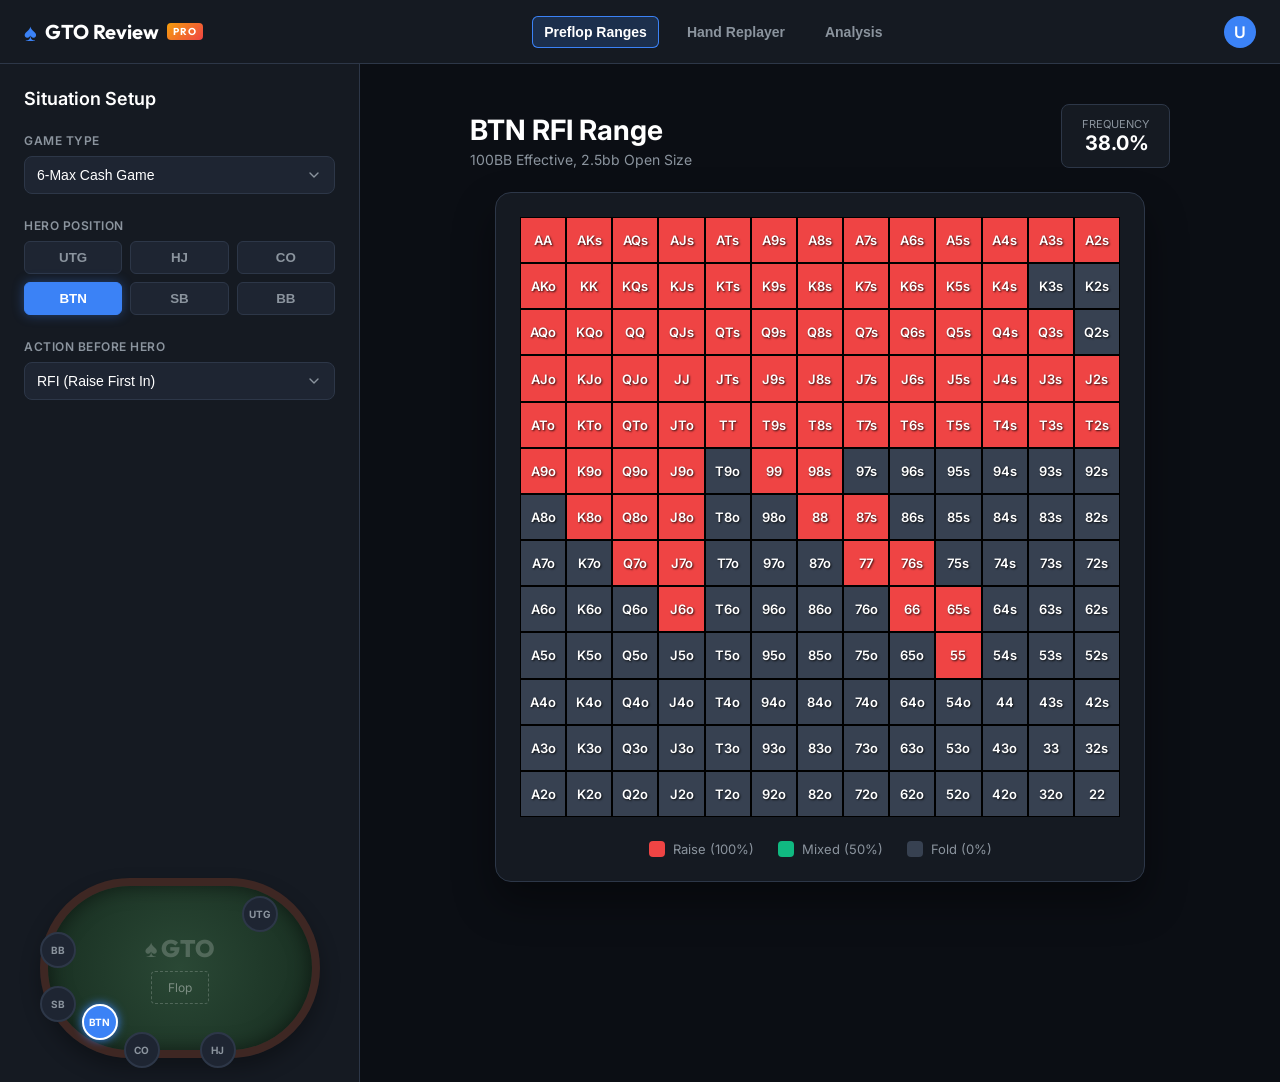
==== index.html @ a36f2264 "Add files via upload" ====
<!DOCTYPE html>
<html lang="zh-TW">
<head>
    <meta charset="UTF-8">
    <meta name="viewport" content="width=device-width, initial-scale=1.0">
    <title>GTO Review Pro</title>
    <link rel="preconnect" href="https://fonts.googleapis.com">
    <link rel="preconnect" href="https://fonts.gstatic.com" crossorigin>
    <link href="https://fonts.googleapis.com/css2?family=Inter:wght@300;400;600;800&family=Outfit:wght@400;700&display=swap" rel="stylesheet">
    <link rel="stylesheet" href="styles/index.css">
</head>
<body>
    <header class="app-header">
        <div class="logo">
            <span class="logo-icon">♠️</span> GTO Review <span class="badge">Pro</span>
        </div>
        <nav class="main-nav">
            <button class="nav-btn active">Preflop Ranges</button>
            <button class="nav-btn">Hand Replayer</button>
            <button class="nav-btn">Analysis</button>
        </nav>
        <div class="user-profile">
            <div class="avatar">U</div>
        </div>
    </header>

    <main class="app-container">
        <!-- Left Panel: Settings & Table -->
        <section class="left-panel">
            <div class="panel-header">
                <h2>Situation Setup</h2>
            </div>
            
            <div class="control-group">
                <label>Game Type</label>
                <select class="premium-select" id="game-type">
                    <option value="6MAX">6-Max Cash Game</option>
                    <option value="9MAX">9-Max Full Ring</option>
                </select>
            </div>

            <div class="control-group">
                <label>Hero Position</label>
                <div class="position-selector" id="position-selector">
                    <button class="pos-btn" data-pos="UTG">UTG</button>
                    <button class="pos-btn" data-pos="UTG1" style="display:none;">UTG+1</button>
                    <button class="pos-btn" data-pos="UTG2" style="display:none;">UTG+2</button>
                    <button class="pos-btn" data-pos="LJ" style="display:none;">LJ</button>
                    <button class="pos-btn" data-pos="HJ">HJ</button>
                    <button class="pos-btn" data-pos="CO">CO</button>
                    <button class="pos-btn active" data-pos="BTN">BTN</button>
                    <button class="pos-btn" data-pos="SB">SB</button>
                    <button class="pos-btn" data-pos="BB">BB</button>
                </div>
            </div>

            <div class="control-group">
                <label>Action Before Hero</label>
                <select class="premium-select" id="action-before">
                    <option value="RFI">RFI (Raise First In)</option>
                    <option value="VS_OPEN">vs Open</option>
                    <option value="VS_3BET">vs 3-Bet</option>
                </select>
            </div>

            <!-- Mini Poker Table Graphic -->
            <div class="poker-table-container">
                <div class="poker-table">
                    <div class="table-felt">
                        <div class="table-logo">♠️ GTO</div>
                        <div class="community-cards placeholder">
                            <span>Flop</span>
                        </div>
                    </div>
                    <!-- Seats -->
                    <div class="seat utg" data-pos="UTG">UTG</div>
                    <div class="seat utg1" data-pos="UTG1" style="display:none;">U1</div>
                    <div class="seat utg2" data-pos="UTG2" style="display:none;">U2</div>
                    <div class="seat lj" data-pos="LJ" style="display:none;">LJ</div>
                    <div class="seat hj" data-pos="HJ">HJ</div>
                    <div class="seat co" data-pos="CO">CO</div>
                    <div class="seat btn active" data-pos="BTN">BTN</div>
                    <div class="seat sb" data-pos="SB">SB</div>
                    <div class="seat bb" data-pos="BB">BB</div>
                </div>
            </div>
        </section>

        <!-- Right Panel: Range Matrix & Details -->
        <section class="right-panel">
            <div class="matrix-header">
                <div>
                    <h2 id="current-range-title">BTN RFI Range</h2>
                    <p class="subtitle">100BB Effective, 2.5bb Open Size</p>
                </div>
                <div class="range-stats">
                    <div class="stat-box">
                        <span class="stat-label">Frequency</span>
                        <span class="stat-value" id="raise-freq">43.2%</span>
                    </div>
                </div>
            </div>

            <div class="matrix-container">
                <div class="range-matrix" id="range-matrix">
                    <!-- Matrix cells will be generated by JS -->
                </div>
                <div class="legend">
                    <div class="legend-item">
                        <div class="color-box color-raise"></div>
                        <span>Raise (100%)</span>
                    </div>
                    <div class="legend-item">
                        <div class="color-box color-mixed"></div>
                        <span>Mixed (50%)</span>
                    </div>
                    <div class="legend-item">
                        <div class="color-box color-fold"></div>
                        <span>Fold (0%)</span>
                    </div>
                </div>
            </div>

            <!-- Hover Details Panel -->
            <div class="hover-details" id="hover-details">
                <div class="hover-hand">Select a hand</div>
                <div class="hover-actions">
                    <div class="action-bar-container">
                        <div class="action-bar-label">Raise</div>
                        <div class="action-bar-bg">
                            <div class="action-bar-fill fill-raise" style="width: 0%" id="hover-raise-fill"></div>
                        </div>
                        <div class="action-bar-pct" id="hover-raise-pct">0%</div>
                    </div>
                    <div class="action-bar-container">
                        <div class="action-bar-label">Fold</div>
                        <div class="action-bar-bg">
                            <div class="action-bar-fill fill-fold" style="width: 100%" id="hover-fold-fill"></div>
                        </div>
                        <div class="action-bar-pct" id="hover-fold-pct">100%</div>
                    </div>
                </div>
            </div>
        </section>
    </main>

    <script src="data/preflop_ranges.js"></script>
    <script src="src/main.js"></script>
</body>
</html>
---- styles/index.css ----
:root {
    --bg-main: #0B0E14;
    --bg-panel: #151A22;
    --bg-card: #1E2532;
    --text-primary: #FFFFFF;
    --text-secondary: #8B949E;
    --accent-blue: #3B82F6;
    --accent-blue-hover: #60A5FA;
    --border-color: #2D3748;
    
    /* Range Colors */
    --color-raise: #EF4444; /* Red for raise */
    --color-mixed: #10B981; /* Green for call/mixed */
    --color-fold: #374151;  /* Gray for fold */

    --color-suit-s: #3B82F6;
    --color-suit-h: #EF4444;
    --color-suit-d: #F59E0B;
    --color-suit-c: #10B981;
}

* {
    box-sizing: border-box;
    margin: 0;
    padding: 0;
}

body {
    font-family: 'Inter', sans-serif;
    background-color: var(--bg-main);
    color: var(--text-primary);
    min-height: 100vh;
    display: flex;
    flex-direction: column;
}

/* Header */
.app-header {
    height: 64px;
    background-color: var(--bg-panel);
    border-bottom: 1px solid var(--border-color);
    display: flex;
    align-items: center;
    justify-content: space-between;
    padding: 0 24px;
}

.logo {
    font-family: 'Outfit', sans-serif;
    font-weight: 700;
    font-size: 20px;
    display: flex;
    align-items: center;
    gap: 8px;
}

.logo-icon {
    color: var(--accent-blue);
    font-size: 24px;
}

.badge {
    background: linear-gradient(135deg, #F59E0B, #EF4444);
    font-size: 10px;
    padding: 2px 6px;
    border-radius: 4px;
    text-transform: uppercase;
    letter-spacing: 1px;
}

.main-nav {
    display: flex;
    gap: 16px;
}

.nav-btn {
    background: transparent;
    border: none;
    color: var(--text-secondary);
    font-size: 14px;
    font-weight: 600;
    cursor: pointer;
    padding: 8px 12px;
    border-radius: 6px;
    transition: all 0.2s ease;
}

.nav-btn:hover {
    color: var(--text-primary);
    background: rgba(255, 255, 255, 0.05);
}

.nav-btn.active {
    color: var(--text-primary);
    background: rgba(59, 130, 246, 0.2);
    box-shadow: inset 0 0 0 1px var(--accent-blue);
}

.user-profile .avatar {
    width: 32px;
    height: 32px;
    border-radius: 50%;
    background-color: var(--accent-blue);
    display: flex;
    align-items: center;
    justify-content: center;
    font-weight: 600;
}

/* Main Layout */
.app-container {
    display: flex;
    flex: 1;
    overflow: hidden;
}

/* Left Panel */
.left-panel {
    width: 360px;
    background-color: var(--bg-panel);
    border-right: 1px solid var(--border-color);
    padding: 24px;
    display: flex;
    flex-direction: column;
    gap: 24px;
    overflow-y: auto;
}

.panel-header h2 {
    font-size: 18px;
    font-weight: 600;
}

.control-group {
    display: flex;
    flex-direction: column;
    gap: 8px;
}

.control-group label {
    font-size: 12px;
    color: var(--text-secondary);
    text-transform: uppercase;
    letter-spacing: 0.5px;
    font-weight: 600;
}

.premium-select {
    background-color: var(--bg-card);
    border: 1px solid var(--border-color);
    color: var(--text-primary);
    padding: 10px 12px;
    border-radius: 8px;
    font-size: 14px;
    outline: none;
    cursor: pointer;
    transition: border-color 0.2s;
    appearance: none;
    background-image: url("data:image/svg+xml;charset=UTF-8,%3csvg xmlns='http://www.w3.org/2000/svg' viewBox='0 0 24 24' fill='none' stroke='%238B949E' stroke-width='2' stroke-linecap='round' stroke-linejoin='round'%3e%3cpolyline points='6 9 12 15 18 9'%3e%3c/polyline%3e%3c/svg%3e");
    background-repeat: no-repeat;
    background-position: right 12px center;
    background-size: 16px;
}

.premium-select:focus {
    border-color: var(--accent-blue);
}

.premium-select:disabled {
    opacity: 0.5;
    cursor: not-allowed;
}

.position-selector {
    display: grid;
    grid-template-columns: repeat(3, 1fr);
    gap: 8px;
}

.pos-btn {
    background-color: var(--bg-card);
    border: 1px solid var(--border-color);
    color: var(--text-secondary);
    padding: 8px;
    border-radius: 6px;
    cursor: pointer;
    font-weight: 600;
    transition: all 0.2s;
}

.pos-btn:hover {
    background-color: rgba(255, 255, 255, 0.05);
}

.pos-btn.active {
    background-color: var(--accent-blue);
    color: white;
    border-color: var(--accent-blue);
    box-shadow: 0 0 12px rgba(59, 130, 246, 0.4);
}

/* Poker Table UI */
.poker-table-container {
    margin-top: auto;
    padding-top: 24px;
    display: flex;
    justify-content: center;
}

.poker-table {
    position: relative;
    width: 280px;
    height: 180px;
}

.table-felt {
    width: 100%;
    height: 100%;
    background: radial-gradient(circle, #2A4835 0%, #172D20 100%);
    border-radius: 90px;
    border: 8px solid #3E2723;
    box-shadow: inset 0 0 20px rgba(0,0,0,0.5), 0 10px 20px rgba(0,0,0,0.3);
    display: flex;
    flex-direction: column;
    align-items: center;
    justify-content: center;
}

.table-logo {
    opacity: 0.2;
    font-family: 'Outfit', sans-serif;
    font-weight: 800;
    font-size: 24px;
    margin-bottom: 8px;
}

.community-cards.placeholder {
    border: 1px dashed rgba(255,255,255,0.2);
    border-radius: 4px;
    padding: 8px 16px;
    font-size: 12px;
    color: rgba(255,255,255,0.4);
}

.seat {
    position: absolute;
    width: 36px;
    height: 36px;
    background-color: var(--bg-card);
    border: 2px solid var(--border-color);
    border-radius: 50%;
    display: flex;
    align-items: center;
    justify-content: center;
    font-size: 10px;
    font-weight: bold;
    color: var(--text-secondary);
    transition: all 0.3s;
}

.seat.active {
    background-color: var(--accent-blue);
    border-color: white;
    color: white;
    box-shadow: 0 0 10px var(--accent-blue);
}

/* Seat positions */
.utg { top: 10%; right: 15%; } /* Adjusted for 9-max */
.utg1 { top: 30%; right: 0%; }
.utg2 { top: 60%; right: 0%; }
.lj { bottom: 10%; right: 15%; }
.hj { bottom: -10px; right: 30%; }
.co { bottom: -10px; left: 30%; }
.btn { bottom: 10%; left: 15%; }
.sb { top: 60%; left: 0%; }
.bb { top: 30%; left: 0%; }


/* Right Panel */
.right-panel {
    flex: 1;
    padding: 40px;
    display: flex;
    flex-direction: column;
    align-items: center;
    overflow-y: auto;
}

.matrix-header {
    width: 100%;
    max-width: 700px;
    display: flex;
    justify-content: space-between;
    align-items: flex-end;
    margin-bottom: 24px;
}

.matrix-header h2 {
    font-size: 28px;
    font-weight: 700;
    margin-bottom: 4px;
}

.subtitle {
    color: var(--text-secondary);
    font-size: 14px;
}

.stat-box {
    background: var(--bg-panel);
    border: 1px solid var(--border-color);
    padding: 12px 20px;
    border-radius: 8px;
    display: flex;
    flex-direction: column;
    align-items: flex-end;
}

.stat-label {
    font-size: 11px;
    color: var(--text-secondary);
    text-transform: uppercase;
}

.stat-value {
    font-size: 20px;
    font-weight: 700;
    color: var(--text-primary);
}

.matrix-container {
    background: var(--bg-panel);
    padding: 24px;
    border-radius: 16px;
    border: 1px solid var(--border-color);
    box-shadow: 0 20px 40px rgba(0,0,0,0.4);
}

.range-matrix {
    display: grid;
    grid-template-columns: repeat(13, 1fr);
    gap: 2px;
    width: 600px;
    height: 600px;
    background-color: #000;
    border: 1px solid #000;
}

.hand-cell {
    position: relative;
    background-color: var(--color-fold);
    display: flex;
    align-items: center;
    justify-content: center;
    font-size: 13px;
    font-weight: 600;
    cursor: pointer;
    user-select: none;
    transition: transform 0.1s;
    overflow: hidden;
}

.hand-cell:hover {
    transform: scale(1.1);
    z-index: 10;
    box-shadow: 0 0 10px rgba(0,0,0,0.5);
    border-radius: 4px;
}

.hand-cell .fill {
    position: absolute;
    bottom: 0;
    left: 0;
    width: 100%;
    background-color: var(--color-raise);
    z-index: 1;
}

.hand-cell span {
    position: relative;
    z-index: 2;
    text-shadow: 1px 1px 2px rgba(0,0,0,0.8);
}

/* Legend */
.legend {
    display: flex;
    justify-content: center;
    gap: 24px;
    margin-top: 24px;
}

.legend-item {
    display: flex;
    align-items: center;
    gap: 8px;
    font-size: 13px;
    color: var(--text-secondary);
}

.color-box {
    width: 16px;
    height: 16px;
    border-radius: 4px;
}

.color-raise { background-color: var(--color-raise); }
.color-mixed { background-color: var(--color-mixed); }
.color-fold { background-color: var(--color-fold); }

/* Hover Details Panel */
.hover-details {
    margin-top: 32px;
    width: 100%;
    max-width: 700px;
    background: var(--bg-panel);
    border: 1px solid var(--border-color);
    border-radius: 12px;
    padding: 24px;
    display: flex;
    align-items: center;
    gap: 32px;
    opacity: 0;
    transition: opacity 0.2s;
}

.hover-details.visible {
    opacity: 1;
}

.hover-hand {
    font-size: 32px;
    font-weight: 800;
    width: 100px;
    text-align: center;
}

.hover-actions {
    flex: 1;
    display: flex;
    flex-direction: column;
    gap: 12px;
}

.action-bar-container {
    display: flex;
    align-items: center;
    gap: 16px;
}

.action-bar-label {
    width: 60px;
    font-size: 14px;
    font-weight: 600;
}

.action-bar-bg {
    flex: 1;
    height: 12px;
    background-color: var(--bg-card);
    border-radius: 6px;
    overflow: hidden;
}

.action-bar-fill {
    height: 100%;
    transition: width 0.3s ease;
}

.fill-raise { background-color: var(--color-raise); }
.fill-fold { background-color: var(--color-fold); }

.action-bar-pct {
    width: 40px;
    text-align: right;
    font-size: 14px;
    font-weight: 600;
}
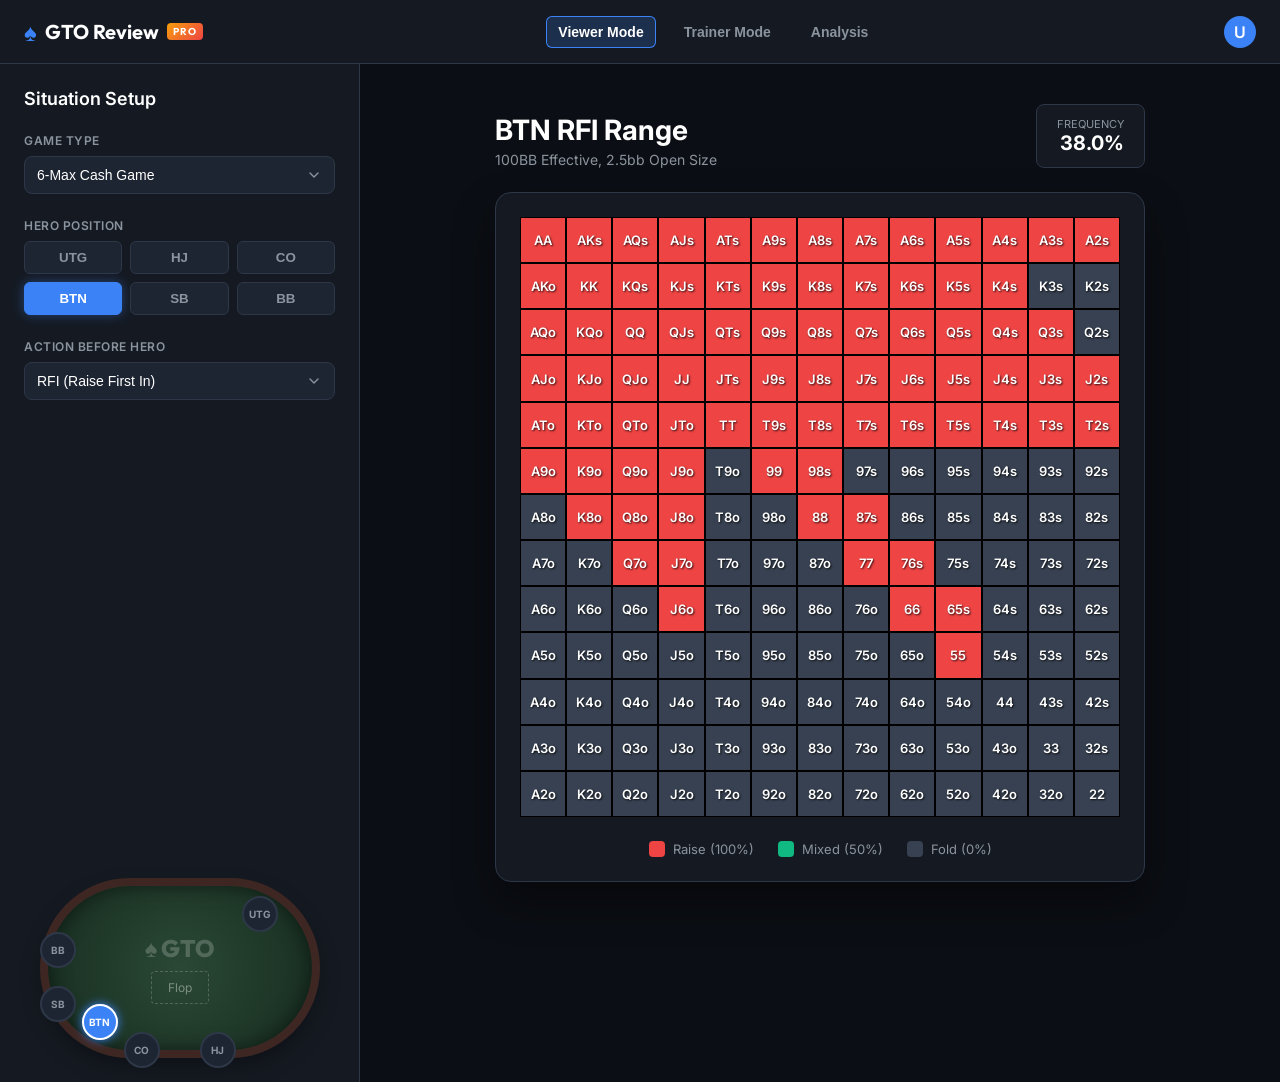
==== commit 6289a9b6: "Add Trainer Mode" ====
--- a/index.html
+++ b/index.html
@@ -15,8 +15,8 @@
             <span class="logo-icon">♠️</span> GTO Review <span class="badge">Pro</span>
         </div>
         <nav class="main-nav">
-            <button class="nav-btn active">Preflop Ranges</button>
-            <button class="nav-btn">Hand Replayer</button>
+            <button class="nav-btn active" id="nav-viewer">Viewer Mode</button>
+            <button class="nav-btn" id="nav-trainer">Trainer Mode</button>
             <button class="nav-btn">Analysis</button>
         </nav>
         <div class="user-profile">
@@ -86,61 +86,98 @@
             </div>
         </section>
 
-        <!-- Right Panel: Range Matrix & Details -->
+        <!-- Right Panel -->
         <section class="right-panel">
-            <div class="matrix-header">
-                <div>
-                    <h2 id="current-range-title">BTN RFI Range</h2>
-                    <p class="subtitle">100BB Effective, 2.5bb Open Size</p>
+            
+            <!-- VIEWER MODE -->
+            <div id="viewer-view">
+                <div class="matrix-header">
+                    <div>
+                        <h2 id="current-range-title">BTN RFI Range</h2>
+                        <p class="subtitle">100BB Effective, 2.5bb Open Size</p>
+                    </div>
+                    <div class="range-stats">
+                        <div class="stat-box">
+                            <span class="stat-label">Frequency</span>
+                            <span class="stat-value" id="raise-freq">43.2%</span>
+                        </div>
+                    </div>
                 </div>
-                <div class="range-stats">
-                    <div class="stat-box">
-                        <span class="stat-label">Frequency</span>
-                        <span class="stat-value" id="raise-freq">43.2%</span>
+
+                <div class="matrix-container">
+                    <div class="range-matrix" id="range-matrix">
+                        <!-- Matrix cells will be generated by JS -->
+                    </div>
+                    <div class="legend">
+                        <div class="legend-item">
+                            <div class="color-box color-raise"></div>
+                            <span>Raise (100%)</span>
+                        </div>
+                        <div class="legend-item">
+                            <div class="color-box color-mixed"></div>
+                            <span>Mixed (50%)</span>
+                        </div>
+                        <div class="legend-item">
+                            <div class="color-box color-fold"></div>
+                            <span>Fold (0%)</span>
+                        </div>
+                    </div>
+                </div>
+
+                <!-- Hover Details Panel -->
+                <div class="hover-details" id="hover-details">
+                    <div class="hover-hand">Select a hand</div>
+                    <div class="hover-actions">
+                        <div class="action-bar-container">
+                            <div class="action-bar-label">Raise</div>
+                            <div class="action-bar-bg">
+                                <div class="action-bar-fill fill-raise" style="width: 0%" id="hover-raise-fill"></div>
+                            </div>
+                            <div class="action-bar-pct" id="hover-raise-pct">0%</div>
+                        </div>
+                        <div class="action-bar-container">
+                            <div class="action-bar-label">Fold</div>
+                            <div class="action-bar-bg">
+                                <div class="action-bar-fill fill-fold" style="width: 100%" id="hover-fold-fill"></div>
+                            </div>
+                            <div class="action-bar-pct" id="hover-fold-pct">100%</div>
+                        </div>
                     </div>
                 </div>
             </div>
 
-            <div class="matrix-container">
-                <div class="range-matrix" id="range-matrix">
-                    <!-- Matrix cells will be generated by JS -->
+            <!-- TRAINER MODE -->
+            <div id="trainer-view" class="hidden">
+                <div class="trainer-header">
+                    <h2>Trainer Mode</h2>
+                    <div class="score-board">
+                        Score: <span id="trainer-score">0</span> / <span id="trainer-total">0</span>
+                    </div>
                 </div>
-                <div class="legend">
-                    <div class="legend-item">
-                        <div class="color-box color-raise"></div>
-                        <span>Raise (100%)</span>
+                
+                <div class="trainer-board">
+                    <div class="scenario-badge" id="trainer-scenario">6MAX | BTN | RFI</div>
+                    
+                    <div class="playing-cards" id="trainer-cards">
+                        <div class="card" id="card-1">A♠</div>
+                        <div class="card" id="card-2">K♥</div>
                     </div>
-                    <div class="legend-item">
-                        <div class="color-box color-mixed"></div>
-                        <span>Mixed (50%)</span>
-                    </div>
-                    <div class="legend-item">
-                        <div class="color-box color-fold"></div>
-                        <span>Fold (0%)</span>
-                    </div>
+                    <div class="hand-name" id="trainer-hand-name">AKo</div>
+                </div>
+
+                <div class="trainer-controls">
+                    <button class="action-btn raise-btn" id="btn-raise">Raise</button>
+                    <button class="action-btn call-btn" id="btn-call">Call</button>
+                    <button class="action-btn fold-btn" id="btn-fold">Fold</button>
+                </div>
+
+                <div class="trainer-feedback hidden" id="trainer-feedback">
+                    <h3 id="feedback-title">Correct!</h3>
+                    <p id="feedback-desc">GTO raises this hand 100% of the time.</p>
+                    <button class="next-btn" id="btn-next">Next Hand</button>
                 </div>
             </div>
 
-            <!-- Hover Details Panel -->
-            <div class="hover-details" id="hover-details">
-                <div class="hover-hand">Select a hand</div>
-                <div class="hover-actions">
-                    <div class="action-bar-container">
-                        <div class="action-bar-label">Raise</div>
-                        <div class="action-bar-bg">
-                            <div class="action-bar-fill fill-raise" style="width: 0%" id="hover-raise-fill"></div>
-                        </div>
-                        <div class="action-bar-pct" id="hover-raise-pct">0%</div>
-                    </div>
-                    <div class="action-bar-container">
-                        <div class="action-bar-label">Fold</div>
-                        <div class="action-bar-bg">
-                            <div class="action-bar-fill fill-fold" style="width: 100%" id="hover-fold-fill"></div>
-                        </div>
-                        <div class="action-bar-pct" id="hover-fold-pct">100%</div>
-                    </div>
-                </div>
-            </div>
         </section>
     </main>
 
--- a/styles/index.css
+++ b/styles/index.css
@@ -477,3 +477,204 @@
     font-size: 14px;
     font-weight: 600;
 }
+
+/* =========================================
+   Trainer Mode Styles
+   ========================================= */
+
+.hidden {
+    display: none !important;
+}
+
+#trainer-view {
+    width: 100%;
+    max-width: 800px;
+    display: flex;
+    flex-direction: column;
+    align-items: center;
+    gap: 40px;
+}
+
+.trainer-header {
+    width: 100%;
+    display: flex;
+    justify-content: space-between;
+    align-items: center;
+}
+
+.trainer-header h2 {
+    font-size: 28px;
+    font-weight: 800;
+    color: var(--accent-blue);
+}
+
+.score-board {
+    background: var(--bg-card);
+    border: 1px solid var(--border-color);
+    padding: 12px 24px;
+    border-radius: 12px;
+    font-size: 18px;
+    font-weight: 700;
+    box-shadow: 0 4px 12px rgba(0,0,0,0.2);
+}
+
+#trainer-score {
+    color: var(--color-mixed); /* Green */
+}
+
+/* Board Area */
+.trainer-board {
+    display: flex;
+    flex-direction: column;
+    align-items: center;
+    gap: 24px;
+    background: radial-gradient(circle at top, #1E2532 0%, #151A22 100%);
+    border: 1px solid var(--border-color);
+    border-radius: 24px;
+    padding: 48px;
+    width: 100%;
+    box-shadow: 0 20px 40px rgba(0,0,0,0.4);
+}
+
+.scenario-badge {
+    background: rgba(59, 130, 246, 0.1);
+    color: var(--accent-blue-hover);
+    border: 1px solid var(--accent-blue);
+    padding: 8px 16px;
+    border-radius: 20px;
+    font-weight: 600;
+    font-size: 16px;
+    letter-spacing: 1px;
+}
+
+/* Playing Cards */
+.playing-cards {
+    display: flex;
+    gap: 16px;
+}
+
+.card {
+    width: 100px;
+    height: 140px;
+    background-color: white;
+    border-radius: 12px;
+    display: flex;
+    align-items: center;
+    justify-content: center;
+    font-size: 40px;
+    font-weight: 800;
+    box-shadow: 0 10px 20px rgba(0,0,0,0.3);
+    border: 1px solid #E5E7EB;
+    /* Basic colors, JS will override specific suits */
+    color: #111827; 
+}
+
+.card.red {
+    color: var(--color-suit-h);
+}
+.card.black {
+    color: #111827;
+}
+
+.hand-name {
+    font-size: 24px;
+    font-weight: 700;
+    color: var(--text-secondary);
+}
+
+/* Controls */
+.trainer-controls {
+    display: flex;
+    gap: 24px;
+    width: 100%;
+    justify-content: center;
+}
+
+.action-btn {
+    flex: 1;
+    max-width: 200px;
+    padding: 16px 24px;
+    font-size: 20px;
+    font-weight: 700;
+    border: none;
+    border-radius: 12px;
+    cursor: pointer;
+    transition: all 0.2s ease;
+    text-transform: uppercase;
+    letter-spacing: 1px;
+    color: white;
+}
+
+.action-btn:active {
+    transform: translateY(2px);
+}
+
+.raise-btn {
+    background: linear-gradient(135deg, #EF4444, #B91C1C);
+    box-shadow: 0 8px 16px rgba(239, 68, 68, 0.2);
+}
+.raise-btn:hover { background: linear-gradient(135deg, #F87171, #DC2626); }
+
+.call-btn {
+    background: linear-gradient(135deg, #10B981, #047857);
+    box-shadow: 0 8px 16px rgba(16, 185, 129, 0.2);
+}
+.call-btn:hover { background: linear-gradient(135deg, #34D399, #059669); }
+
+.fold-btn {
+    background: linear-gradient(135deg, #4B5563, #374151);
+    box-shadow: 0 8px 16px rgba(75, 85, 99, 0.2);
+}
+.fold-btn:hover { background: linear-gradient(135deg, #6B7280, #4B5563); }
+
+/* Feedback */
+.trainer-feedback {
+    background: var(--bg-card);
+    border: 1px solid var(--border-color);
+    padding: 24px;
+    border-radius: 16px;
+    text-align: center;
+    width: 100%;
+    animation: slideUp 0.3s ease-out;
+}
+
+.trainer-feedback.correct {
+    border-color: var(--color-mixed);
+    box-shadow: 0 0 20px rgba(16, 185, 129, 0.2);
+}
+.trainer-feedback.correct h3 { color: var(--color-mixed); }
+
+.trainer-feedback.incorrect {
+    border-color: var(--color-raise);
+    box-shadow: 0 0 20px rgba(239, 68, 68, 0.2);
+}
+.trainer-feedback.incorrect h3 { color: var(--color-raise); }
+
+.trainer-feedback h3 {
+    font-size: 24px;
+    margin-bottom: 8px;
+}
+
+.trainer-feedback p {
+    color: var(--text-secondary);
+    font-size: 16px;
+    margin-bottom: 24px;
+}
+
+.next-btn {
+    background-color: var(--accent-blue);
+    color: white;
+    border: none;
+    padding: 12px 32px;
+    font-size: 16px;
+    font-weight: 600;
+    border-radius: 8px;
+    cursor: pointer;
+    transition: background-color 0.2s;
+}
+.next-btn:hover { background-color: var(--accent-blue-hover); }
+
+@keyframes slideUp {
+    from { opacity: 0; transform: translateY(20px); }
+    to { opacity: 1; transform: translateY(0); }
+}
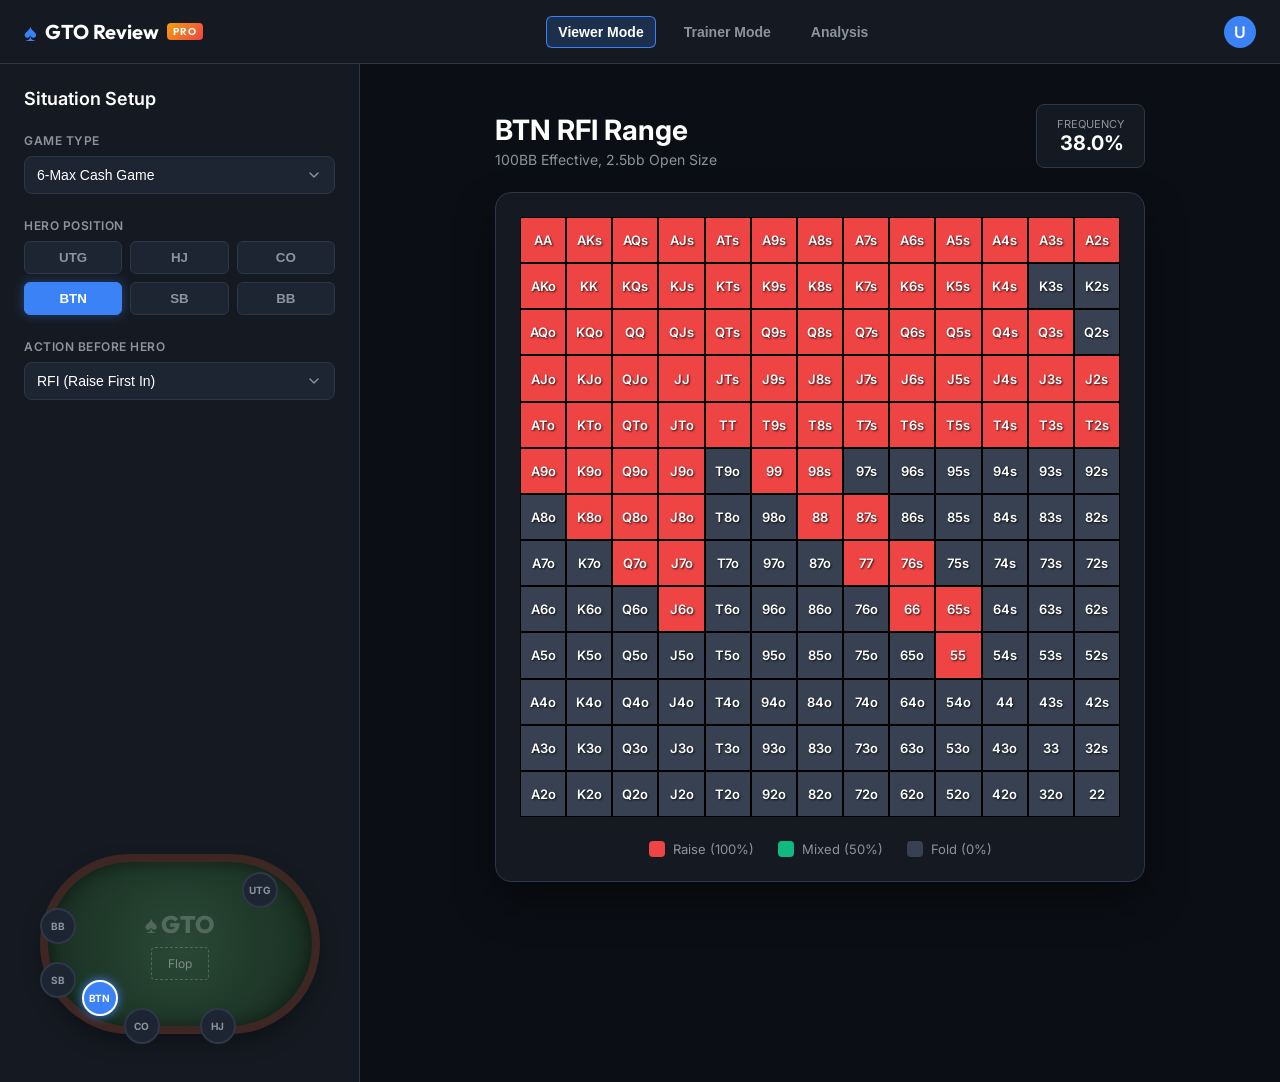
==== commit 78510a3c: "Upgrade to Pro Trainer" ====
--- a/index.html
+++ b/index.html
@@ -150,12 +150,19 @@
             <div id="trainer-view" class="hidden">
                 <div class="trainer-header">
                     <h2>Trainer Mode</h2>
-                    <div class="score-board">
-                        Score: <span id="trainer-score">0</span> / <span id="trainer-total">0</span>
+                    <div class="header-stats">
+                        <div class="streak-board hidden" id="streak-board">
+                            🔥 <span id="trainer-streak">0</span>
+                        </div>
+                        <div class="score-board">
+                            Score: <span id="trainer-score">0</span> / <span id="trainer-total">0</span>
+                        </div>
                     </div>
                 </div>
-                
                 <div class="trainer-board">
+                    <div class="timer-container" id="timer-container">
+                        <div class="timer-bar" id="timer-bar"></div>
+                    </div>
                     <div class="scenario-badge" id="trainer-scenario">6MAX | BTN | RFI</div>
                     
                     <div class="playing-cards" id="trainer-cards">
--- a/styles/index.css
+++ b/styles/index.css
@@ -203,6 +203,7 @@
 .poker-table-container {
     margin-top: auto;
     padding-top: 24px;
+    padding-bottom: 24px;
     display: flex;
     justify-content: center;
 }
@@ -508,6 +509,12 @@
     color: var(--accent-blue);
 }
 
+.header-stats {
+    display: flex;
+    gap: 16px;
+    align-items: center;
+}
+
 .score-board {
     background: var(--bg-card);
     border: 1px solid var(--border-color);
@@ -518,12 +525,31 @@
     box-shadow: 0 4px 12px rgba(0,0,0,0.2);
 }
 
+.streak-board {
+    background: linear-gradient(135deg, rgba(239, 68, 68, 0.1), rgba(245, 158, 11, 0.1));
+    border: 1px solid #F59E0B;
+    color: #F59E0B;
+    padding: 12px 20px;
+    border-radius: 12px;
+    font-size: 18px;
+    font-weight: 800;
+    box-shadow: 0 0 15px rgba(245, 158, 11, 0.2);
+    animation: pulse 2s infinite;
+}
+
+@keyframes pulse {
+    0% { box-shadow: 0 0 15px rgba(245, 158, 11, 0.2); }
+    50% { box-shadow: 0 0 25px rgba(245, 158, 11, 0.5); }
+    100% { box-shadow: 0 0 15px rgba(245, 158, 11, 0.2); }
+}
+
 #trainer-score {
     color: var(--color-mixed); /* Green */
 }
 
 /* Board Area */
 .trainer-board {
+    position: relative;
     display: flex;
     flex-direction: column;
     align-items: center;
@@ -534,6 +560,23 @@
     padding: 48px;
     width: 100%;
     box-shadow: 0 20px 40px rgba(0,0,0,0.4);
+    overflow: hidden;
+}
+
+.timer-container {
+    position: absolute;
+    top: 0;
+    left: 0;
+    width: 100%;
+    height: 6px;
+    background-color: var(--bg-main);
+}
+
+.timer-bar {
+    height: 100%;
+    width: 100%;
+    background-color: var(--color-mixed); /* Starts green */
+    transition: width 0.1s linear, background-color 0.5s ease;
 }
 
 .scenario-badge {
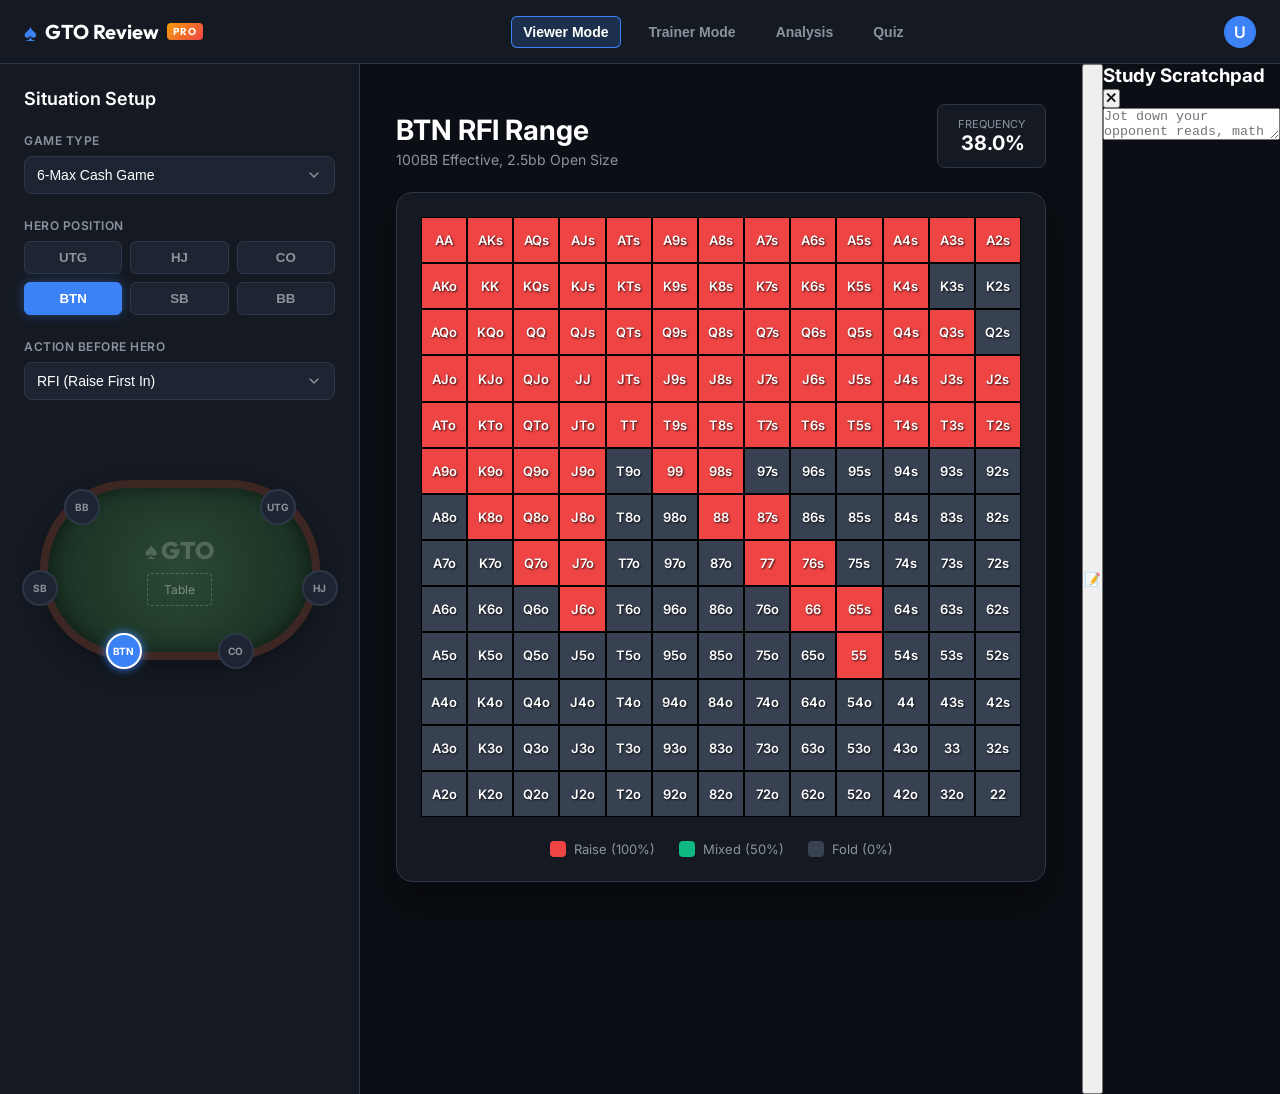
==== commit 824ac1bd: "Complete Phase 4: Modular architecture, Mistake Analysis, EV display, and Notes feature"" ====
--- a/index.html
+++ b/index.html
@@ -17,7 +17,8 @@
         <nav class="main-nav">
             <button class="nav-btn active" id="nav-viewer">Viewer Mode</button>
             <button class="nav-btn" id="nav-trainer">Trainer Mode</button>
-            <button class="nav-btn">Analysis</button>
+            <button class="nav-btn" id="nav-analysis">Analysis</button>
+            <button class="nav-btn" id="nav-quiz">Quiz</button>
         </nav>
         <div class="user-profile">
             <div class="avatar">U</div>
@@ -36,6 +37,8 @@
                 <select class="premium-select" id="game-type">
                     <option value="6MAX">6-Max Cash Game</option>
                     <option value="9MAX">9-Max Full Ring</option>
+                    <option value="MTT_20BB">MTT 20BB</option>
+                    <option value="MTT_40BB">MTT 40BB</option>
                 </select>
             </div>
 
@@ -65,11 +68,11 @@
 
             <!-- Mini Poker Table Graphic -->
             <div class="poker-table-container">
-                <div class="poker-table">
+                <div class="poker-table is-6max">
                     <div class="table-felt">
                         <div class="table-logo">♠️ GTO</div>
                         <div class="community-cards placeholder">
-                            <span>Flop</span>
+                            <span>Table</span>
                         </div>
                     </div>
                     <!-- Seats -->
@@ -94,12 +97,12 @@
                 <div class="matrix-header">
                     <div>
                         <h2 id="current-range-title">BTN RFI Range</h2>
-                        <p class="subtitle">100BB Effective, 2.5bb Open Size</p>
+                        <p class="subtitle" id="range-subtitle">100BB Effective, 2.5bb Open Size</p>
                     </div>
                     <div class="range-stats">
                         <div class="stat-box">
                             <span class="stat-label">Frequency</span>
-                            <span class="stat-value" id="raise-freq">43.2%</span>
+                            <span class="stat-value" id="raise-freq">0.0%</span>
                         </div>
                     </div>
                 </div>
@@ -126,7 +129,10 @@
 
                 <!-- Hover Details Panel -->
                 <div class="hover-details" id="hover-details">
-                    <div class="hover-hand">Select a hand</div>
+                    <div style="display: flex; justify-content: space-between; align-items: center; margin-bottom: 12px;">
+                        <div class="hover-hand" style="margin-bottom: 0;">Select a hand</div>
+                        <div class="hover-ev" id="hover-ev" style="font-size: 14px; font-weight: 700; color: #10B981;">EV: +0.00</div>
+                    </div>
                     <div class="hover-actions">
                         <div class="action-bar-container">
                             <div class="action-bar-label">Raise</div>
@@ -151,6 +157,12 @@
                 <div class="trainer-header">
                     <h2>Trainer Mode</h2>
                     <div class="header-stats">
+                        <select class="premium-select" id="trainer-timer-setting" style="margin-right: 16px; padding: 4px 12px; font-size: 13px; min-width: 130px; height: 32px; background-color: var(--bg-main);">
+                            <option value="100">10s (Blitz)</option>
+                            <option value="300">30s (Standard)</option>
+                            <option value="600">60s (Thinker)</option>
+                            <option value="999999">Infinite</option>
+                        </select>
                         <div class="streak-board hidden" id="streak-board">
                             🔥 <span id="trainer-streak">0</span>
                         </div>
@@ -163,32 +175,112 @@
                     <div class="timer-container" id="timer-container">
                         <div class="timer-bar" id="timer-bar"></div>
                     </div>
-                    <div class="scenario-badge" id="trainer-scenario">6MAX | BTN | RFI</div>
+                    <div class="scenario-badge" id="trainer-scenario">Scenario...</div>
+                    
+                    <div class="playing-cards board-cards hidden" id="trainer-board">
+                        <!-- Flop/Turn/River cards injected by JS -->
+                    </div>
                     
                     <div class="playing-cards" id="trainer-cards">
-                        <div class="card" id="card-1">A♠</div>
-                        <div class="card" id="card-2">K♥</div>
-                    </div>
-                    <div class="hand-name" id="trainer-hand-name">AKo</div>
+                        <!-- Hole cards injected by JS -->
+                    </div>
+                    <div class="hand-name" id="trainer-hand-name">-</div>
                 </div>
 
                 <div class="trainer-controls">
+                    <button class="action-btn bet-btn hidden" id="btn-bet">Bet</button>
+                    <button class="action-btn call-btn hidden" id="btn-check">Check</button>
                     <button class="action-btn raise-btn" id="btn-raise">Raise</button>
                     <button class="action-btn call-btn" id="btn-call">Call</button>
                     <button class="action-btn fold-btn" id="btn-fold">Fold</button>
                 </div>
 
                 <div class="trainer-feedback hidden" id="trainer-feedback">
-                    <h3 id="feedback-title">Correct!</h3>
-                    <p id="feedback-desc">GTO raises this hand 100% of the time.</p>
+                    <h3 id="feedback-title">Feedback</h3>
+                    <p id="feedback-desc">-</p>
                     <button class="next-btn" id="btn-next">Next Hand</button>
                 </div>
             </div>
 
+            <!-- QUIZ MODE -->
+            <div id="quiz-view" class="hidden">
+                <div class="trainer-header">
+                    <h2>Probability Quiz</h2>
+                    <div class="header-stats">
+                        <div class="score-board">
+                            Score: <span id="quiz-score">0</span> / <span id="quiz-total">0</span>
+                        </div>
+                    </div>
+                </div>
+                <div class="trainer-board">
+                    <div class="scenario-badge" id="quiz-scenario">Scenario</div>
+                    <p class="quiz-question" id="quiz-question-text">Question?</p>
+                    <div class="playing-cards board-cards" id="quiz-board"></div>
+                    <div class="playing-cards" id="quiz-hand"></div>
+                </div>
+                <div class="quiz-controls" id="quiz-options">
+                    <!-- Options injected by JS -->
+                </div>
+                <div class="trainer-feedback hidden" id="quiz-feedback">
+                    <h3 id="quiz-feedback-title">Result</h3>
+                    <p id="quiz-feedback-desc">Explanation.</p>
+                    <button class="next-btn" id="btn-quiz-next">Next Question</button>
+                </div>
+            </div>
+
+            <!-- ANALYSIS MODE -->
+            <div id="analysis-view" class="hidden">
+                <div class="analysis-header" style="display: flex; justify-content: space-between; align-items: center; width: 100%; max-width: 700px;">
+                    <h2>Mistake Analysis (Weakness Report)</h2>
+                    <button class="action-btn" id="btn-clear-mistakes" style="font-size: 14px; padding: 6px 12px; background: #EF4444; border: none; max-width: 150px; flex: none; box-shadow: none;">Clear History</button>
+                </div>
+                <div class="analysis-content" id="analysis-report" style="margin-bottom: 40px; width: 100%; max-width: 700px;">
+                    <!-- Injected by JS -->
+                </div>
+
+                <div class="analysis-header" style="border-top: 1px solid var(--border-color); padding-top: 32px;">
+                    <h2>Custom Range Editor</h2>
+                    <div class="editor-controls">
+                        <select class="premium-select" id="edit-action">
+                            <option value="100">Raise (100%)</option>
+                            <option value="50">Mixed (50%)</option>
+                            <option value="0">Fold (0%)</option>
+                        </select>
+                        <button class="action-btn" id="btn-save-range">Save Range</button>
+                        <button class="action-btn" id="btn-clear-range">Clear</button>
+                    </div>
+                </div>
+                <div class="matrix-container">
+                    <div class="range-matrix" id="edit-matrix">
+                        <!-- Matrix cells will be generated by JS -->
+                    </div>
+                </div>
+            </div>
+
         </section>
+        
+        <!-- Floating Notes Widget -->
+        <button class="floating-btn" id="btn-toggle-notes" title="Study Scratchpad">📝</button>
+        <div class="notes-panel" id="notes-panel">
+            <div class="notes-header">
+                <h3>Study Scratchpad</h3>
+                <button id="btn-close-notes">✕</button>
+            </div>
+            <textarea id="notes-textarea" placeholder="Jot down your opponent reads, math calculations, or insights here... (Auto-saves to local storage)"></textarea>
+        </div>
     </main>
 
+    <!-- Data -->
     <script src="data/preflop_ranges.js"></script>
-    <script src="src/main.js"></script>
+    <script src="data/postflop_scenarios.js"></script>
+    
+    <!-- Modules -->
+    <script src="src/core.js"></script>
+    <script src="src/viewer.js"></script>
+    <script src="src/editor.js"></script>
+    <script src="src/analysis.js"></script>
+    <script src="src/trainer.js"></script>
+    <script src="src/quiz.js"></script>
+    <script src="src/notes.js"></script>
 </body>
 </html>
--- a/styles/index.css
+++ b/styles/index.css
@@ -201,7 +201,7 @@
 
 /* Poker Table UI */
 .poker-table-container {
-    margin-top: auto;
+    margin-top: 32px;
     padding-top: 24px;
     padding-bottom: 24px;
     display: flex;
@@ -267,15 +267,60 @@
 }
 
 /* Seat positions */
-.utg { top: 10%; right: 15%; } /* Adjusted for 9-max */
-.utg1 { top: 30%; right: 0%; }
-.utg2 { top: 60%; right: 0%; }
-.lj { bottom: 10%; right: 15%; }
-.hj { bottom: -10px; right: 30%; }
+.seat {
+    position: absolute;
+    width: 36px;
+    height: 36px;
+    background-color: var(--bg-card);
+    border: 2px solid var(--border-color);
+    border-radius: 50%;
+    display: flex;
+    align-items: center;
+    justify-content: center;
+    font-size: 10px;
+    font-weight: bold;
+    color: var(--text-secondary);
+    transition: all 0.3s;
+    margin-left: -18px; /* Center adjustment */
+    margin-top: -18px;
+}
+
+.seat.active {
+    background-color: var(--accent-blue);
+    border-color: white;
+    color: white;
+    box-shadow: 0 0 10px var(--accent-blue);
+}
+
+/* Base default positions (fallback) */
+.utg { top: 10%; left: 85%; }
+.utg1 { top: 30%; left: 100%; }
+.utg2 { top: 60%; left: 100%; }
+.lj { bottom: 10%; left: 85%; }
+.hj { bottom: -10px; left: 70%; }
 .co { bottom: -10px; left: 30%; }
 .btn { bottom: 10%; left: 15%; }
 .sb { top: 60%; left: 0%; }
 .bb { top: 30%; left: 0%; }
+
+/* 6-Max Layout */
+.poker-table.is-6max .bb { top: 15%; left: 15%; }
+.poker-table.is-6max .sb { top: 60%; left: 0%; }
+.poker-table.is-6max .btn { top: 95%; left: 30%; }
+.poker-table.is-6max .co { top: 95%; left: 70%; }
+.poker-table.is-6max .hj { top: 60%; left: 100%; }
+.poker-table.is-6max .utg { top: 15%; left: 85%; }
+
+/* 9-Max Layout */
+.poker-table.is-9max .bb { top: 15%; left: 15%; }
+.poker-table.is-9max .sb { top: 40%; left: 0%; }
+.poker-table.is-9max .btn { top: 75%; left: 5%; }
+.poker-table.is-9max .co { top: 95%; left: 30%; }
+.poker-table.is-9max .hj { top: 95%; left: 70%; }
+.poker-table.is-9max .lj { top: 75%; left: 95%; }
+.poker-table.is-9max .utg2 { top: 40%; left: 100%; }
+.poker-table.is-9max .utg1 { top: 15%; left: 85%; }
+.poker-table.is-9max .utg { top: 0%; left: 50%; }
 
 
 /* Right Panel */
@@ -721,3 +766,70 @@
     from { opacity: 0; transform: translateY(20px); }
     to { opacity: 1; transform: translateY(0); }
 }
+
+/* =========================================
+   Analysis Mode Styles
+   ========================================= */
+
+#analysis-view {
+    width: 100%;
+    max-width: 800px;
+    display: flex;
+    flex-direction: column;
+    align-items: center;
+    gap: 24px;
+}
+
+.analysis-header {
+    width: 100%;
+    max-width: 700px;
+    display: flex;
+    justify-content: space-between;
+    align-items: center;
+    margin-bottom: 24px;
+}
+
+.analysis-header h2 {
+    font-size: 28px;
+    font-weight: 800;
+    color: var(--accent-blue);
+}
+
+.editor-controls {
+    display: flex;
+    gap: 12px;
+    align-items: center;
+}
+
+.editor-controls .action-btn {
+    padding: 10px 16px;
+    font-size: 14px;
+    max-width: none;
+    flex: none;
+    background: var(--bg-card);
+    border: 1px solid var(--border-color);
+    box-shadow: none;
+}
+
+.editor-controls .action-btn:hover {
+    background: rgba(255, 255, 255, 0.1);
+}
+
+.editor-controls #btn-save-range {
+    background: linear-gradient(135deg, #10B981, #047857);
+    border: none;
+}
+
+.editor-controls #btn-save-range:hover {
+    background: linear-gradient(135deg, #34D399, #059669);
+}
+
+.editor-controls #btn-clear-range {
+    background: linear-gradient(135deg, #EF4444, #B91C1C);
+    border: none;
+}
+
+.editor-controls #btn-clear-range:hover {
+    background: linear-gradient(135deg, #F87171, #DC2626);
+}
+
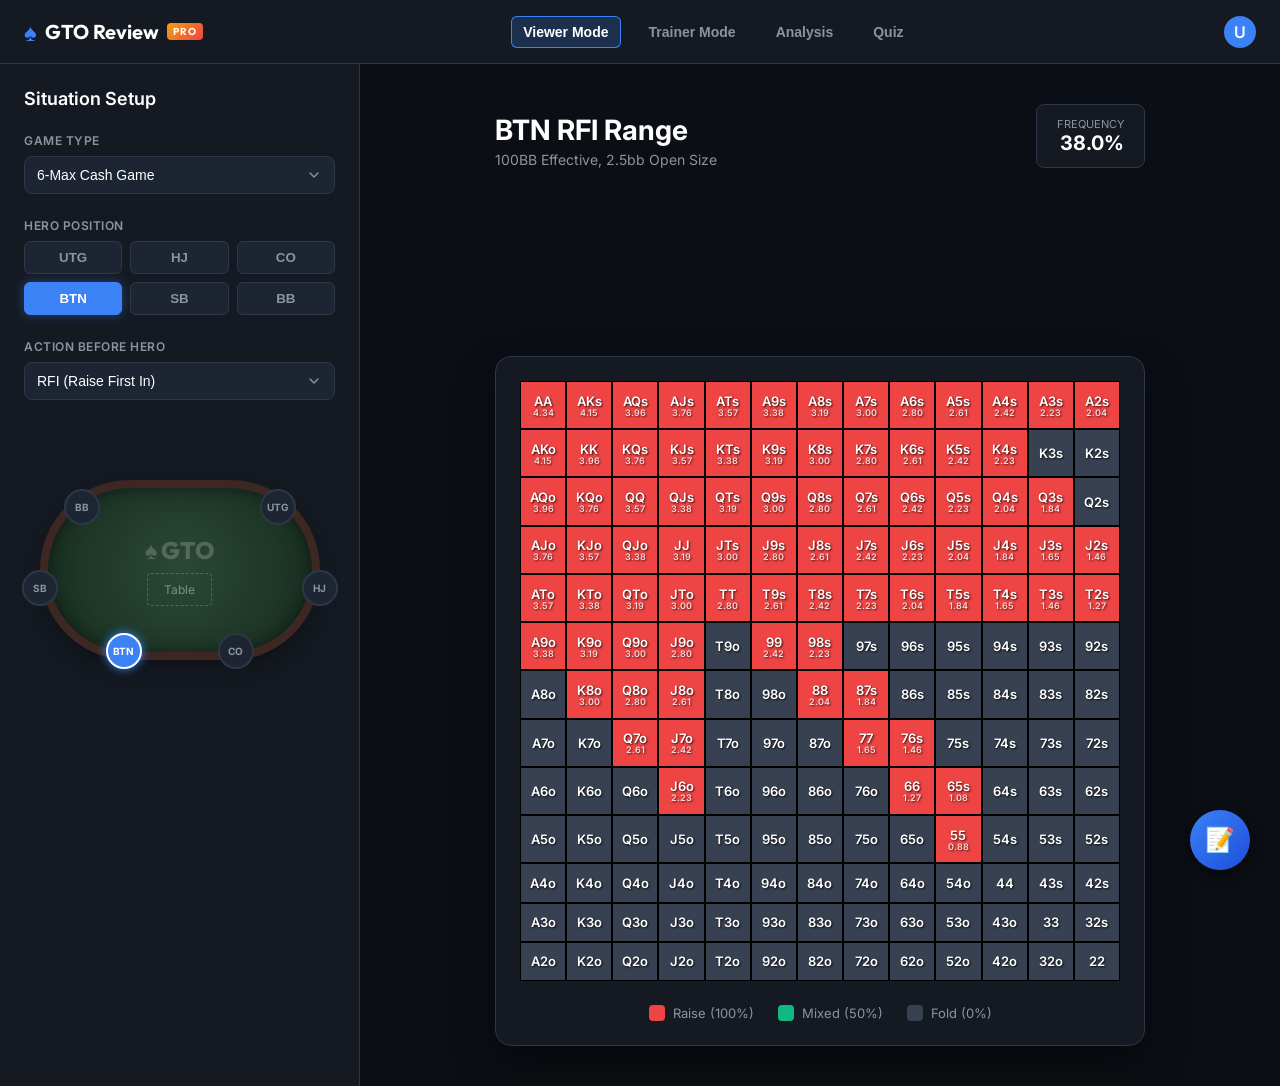
==== commit 01a420e4: "Upgrade matrix layout and position-dependent EV algorithm, fix notes panel styling UI Layout Optimiz" ====
--- a/index.html
+++ b/index.html
@@ -107,31 +107,14 @@
                     </div>
                 </div>
 
-                <div class="matrix-container">
-                    <div class="range-matrix" id="range-matrix">
-                        <!-- Matrix cells will be generated by JS -->
-                    </div>
-                    <div class="legend">
-                        <div class="legend-item">
-                            <div class="color-box color-raise"></div>
-                            <span>Raise (100%)</span>
-                        </div>
-                        <div class="legend-item">
-                            <div class="color-box color-mixed"></div>
-                            <span>Mixed (50%)</span>
-                        </div>
-                        <div class="legend-item">
-                            <div class="color-box color-fold"></div>
-                            <span>Fold (0%)</span>
-                        </div>
-                    </div>
-                </div>
-
                 <!-- Hover Details Panel -->
-                <div class="hover-details" id="hover-details">
+                <div class="hover-details" id="hover-details" style="margin-top: 0; margin-bottom: 24px;">
                     <div style="display: flex; justify-content: space-between; align-items: center; margin-bottom: 12px;">
                         <div class="hover-hand" style="margin-bottom: 0;">Select a hand</div>
-                        <div class="hover-ev" id="hover-ev" style="font-size: 14px; font-weight: 700; color: #10B981;">EV: +0.00</div>
+                        <div style="text-align: right;">
+                            <div class="hover-equity" id="hover-equity" style="font-size: 12px; color: var(--text-secondary); margin-bottom: 2px;">Win Rate: --%</div>
+                            <div class="hover-ev" id="hover-ev" style="font-size: 14px; font-weight: 700; color: #10B981;">EV: +0.00</div>
+                        </div>
                     </div>
                     <div class="hover-actions">
                         <div class="action-bar-container">
@@ -147,6 +130,26 @@
                                 <div class="action-bar-fill fill-fold" style="width: 100%" id="hover-fold-fill"></div>
                             </div>
                             <div class="action-bar-pct" id="hover-fold-pct">100%</div>
+                        </div>
+                    </div>
+                </div>
+
+                <div class="matrix-container">
+                    <div class="range-matrix" id="range-matrix">
+                        <!-- Matrix cells will be generated by JS -->
+                    </div>
+                    <div class="legend">
+                        <div class="legend-item">
+                            <div class="color-box color-raise"></div>
+                            <span>Raise (100%)</span>
+                        </div>
+                        <div class="legend-item">
+                            <div class="color-box color-mixed"></div>
+                            <span>Mixed (50%)</span>
+                        </div>
+                        <div class="legend-item">
+                            <div class="color-box color-fold"></div>
+                            <span>Fold (0%)</span>
                         </div>
                     </div>
                 </div>
--- a/styles/index.css
+++ b/styles/index.css
@@ -833,3 +833,113 @@
     background: linear-gradient(135deg, #F87171, #DC2626);
 }
 
+/* Floating Notes Widget */
+.floating-btn {
+    position: fixed;
+    bottom: 30px;
+    right: 30px;
+    width: 60px;
+    height: 60px;
+    border-radius: 50%;
+    background: linear-gradient(135deg, var(--accent-blue), #1D4ED8);
+    color: white;
+    font-size: 24px;
+    border: none;
+    cursor: pointer;
+    box-shadow: 0 4px 12px rgba(0,0,0,0.5);
+    z-index: 1000;
+    transition: transform 0.2s, box-shadow 0.2s;
+    display: flex;
+    align-items: center;
+    justify-content: center;
+}
+
+.floating-btn:hover {
+    transform: scale(1.1);
+    box-shadow: 0 6px 16px rgba(0,0,0,0.7);
+}
+
+.notes-panel {
+    position: fixed;
+    bottom: 100px;
+    right: 30px;
+    width: 350px;
+    height: 400px;
+    background: var(--bg-card);
+    border: 1px solid var(--border-color);
+    border-radius: 12px;
+    box-shadow: 0 10px 25px rgba(0,0,0,0.6);
+    display: flex;
+    flex-direction: column;
+    z-index: 999;
+    transform: translateY(20px);
+    opacity: 0;
+    pointer-events: none;
+    transition: transform 0.3s cubic-bezier(0.175, 0.885, 0.32, 1.275), opacity 0.3s;
+}
+
+.notes-panel.visible {
+    transform: translateY(0);
+    opacity: 1;
+    pointer-events: auto;
+}
+
+.notes-header {
+    display: flex;
+    justify-content: space-between;
+    align-items: center;
+    padding: 12px 16px;
+    border-bottom: 1px solid var(--border-color);
+    background: rgba(0,0,0,0.2);
+    border-radius: 12px 12px 0 0;
+}
+
+.notes-header h3 {
+    font-size: 16px;
+    margin: 0;
+    color: var(--text-primary);
+}
+
+.notes-header button {
+    background: none;
+    border: none;
+    color: var(--text-secondary);
+    font-size: 18px;
+    cursor: pointer;
+}
+
+.notes-header button:hover {
+    color: var(--text-primary);
+}
+
+#notes-textarea {
+    flex: 1;
+    width: 100%;
+    background: transparent;
+    border: none;
+    padding: 16px;
+    color: var(--text-primary);
+    font-family: inherit;
+    font-size: 14px;
+    line-height: 1.5;
+    resize: none;
+    outline: none;
+}
+
+#notes-textarea::placeholder {
+    color: var(--text-secondary);
+    opacity: 0.5;
+}
+
+/* Cell subtext (EV/Frequency) styling */
+.hand-cell {
+    flex-direction: column !important;
+}
+
+.cell-pct {
+    font-size: 9px;
+    opacity: 0.8;
+    margin-top: -2px;
+    z-index: 2;
+    pointer-events: none;
+}
